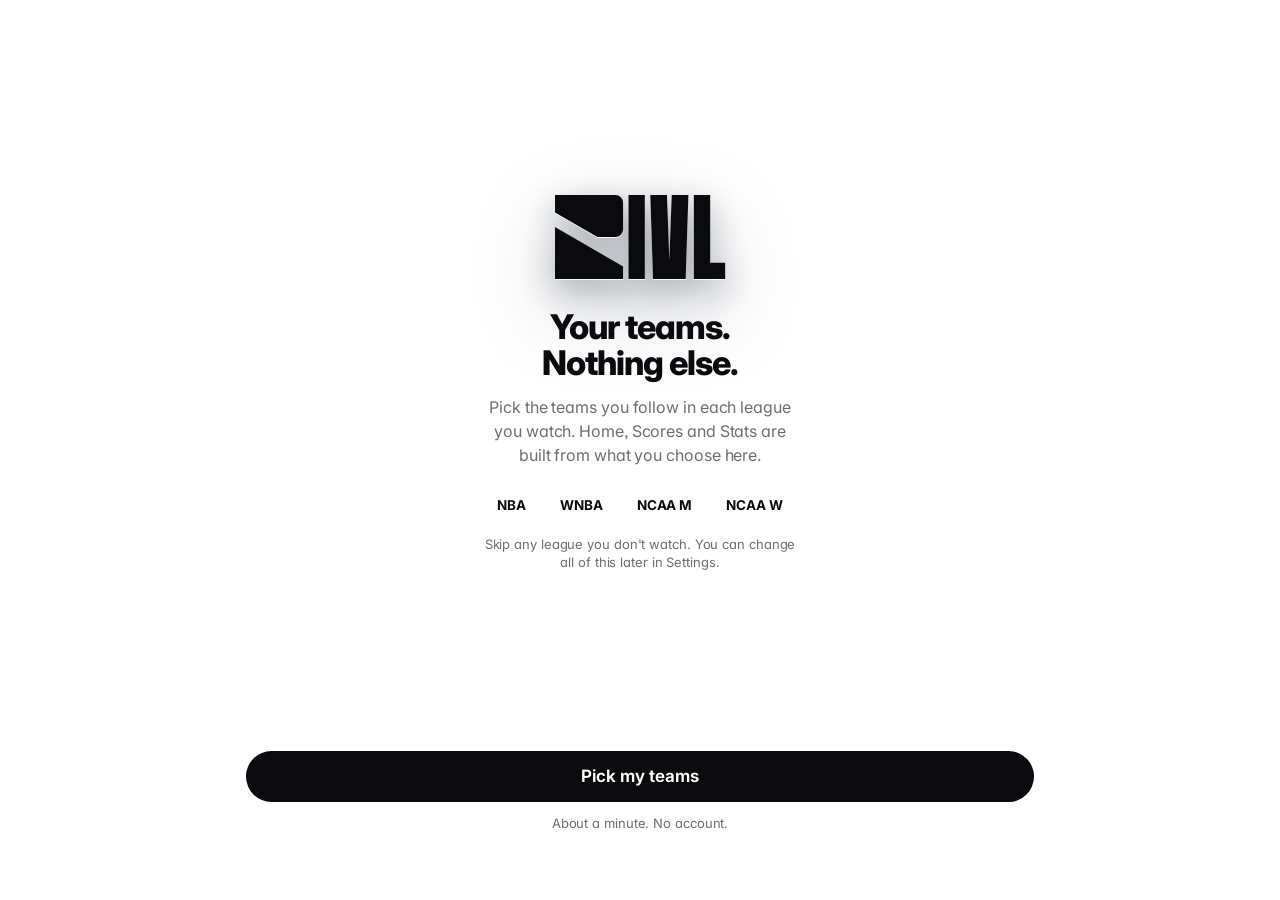
==== index.html @ 2e789682 "v508: Players leaders fixed (More clear of the switches, the stat column lined up), Following tidied" ====
<!doctype html>
<html lang="en">
<head>
<meta charset="utf-8">
<meta name="viewport" content="width=device-width,initial-scale=1,viewport-fit=cover">
<title>RIVL</title>
<meta name="description" content="RIVL: basketball, one screen. NBA, WNBA and college basketball with live scores, standings, players and your teams first.">
<meta property="og:type" content="website">
<meta property="og:site_name" content="RIVL">
<meta property="og:title" content="RIVL">
<meta property="og:description" content="Basketball, one screen. NBA, WNBA and college: live scores, clips, standings, and your teams first.">
<meta property="og:url" content="https://raylikeray.github.io/rivl/">
<meta property="og:image" content="https://raylikeray.github.io/rivl/img/share.jpg">
<meta property="og:image:width" content="1200">
<meta property="og:image:height" content="630">
<meta name="twitter:card" content="summary_large_image">
<meta name="twitter:image" content="https://raylikeray.github.io/rivl/img/share.jpg">
<meta name="theme-color" content="#000000">
<meta name="color-scheme" content="dark light">
<script>try{var t=JSON.parse(localStorage.getItem('hw:v5:theme'));if(t==='dark'||t==='light')document.documentElement.setAttribute('data-theme',t)}catch(e){}try{if(JSON.parse(localStorage.getItem('hw:v5:rv27')))document.documentElement.classList.add('rv27')}catch(e){}</script>
<link rel="icon" href="img/mark.svg" type="image/svg+xml">
<link rel="apple-touch-icon" href="img/apple-touch-icon.png">
<link rel="manifest" href="manifest.webmanifest">
<meta name="apple-mobile-web-app-capable" content="yes">
<meta name="mobile-web-app-capable" content="yes">
<meta name="apple-mobile-web-app-status-bar-style" content="black-translucent">
<meta name="apple-mobile-web-app-title" content="RIVL">
<meta name="application-name" content="RIVL">
<link rel="preconnect" href="https://fonts.googleapis.com">
<link rel="preconnect" href="https://fonts.gstatic.com" crossorigin>
<link rel="preconnect" href="https://site.api.espn.com" crossorigin>
<link rel="preconnect" href="https://a.espncdn.com" crossorigin>
<link href="https://fonts.googleapis.com/css2?family=Inter:opsz,wght@14..32,400..800&display=swap" rel="stylesheet">
<link rel="stylesheet" href="app.css?v=508">
<link rel="stylesheet" href="v27.css?v=508">
</head>
<body>
<a class="skip" href="#main">Skip to content</a>
<div class="sbg" aria-hidden="true"></div>
<div class="app">
  <div class="sh27" id="sh27" hidden><a class="shb27" id="shb27" href="#settings" data-act="back" aria-label="Back" hidden><svg viewBox="0 0 24 24" aria-hidden="true"><path d="M15 5l-7 7 7 7"/></svg></a><h1 id="sht27">Scores</h1><a class="shs27" href="#search" aria-label="Search"><svg viewBox="0 0 24 24" aria-hidden="true"><circle cx="11" cy="11" r="6.5"/><path d="m20 20-4.2-4.2"/></svg></a></div>
  <div class="hdr" id="hdr">
  <header class="top" id="top">
    <a class="lockup" href="#home" aria-label="RIVL home">
      <svg class="mark" viewBox="0 0 250 123.41" aria-hidden="true"><defs><linearGradient id="rivlMark" x1="0" y1="0" x2="0" y2="1"><stop offset="0" stop-color="#fff" stop-opacity=".40"/><stop offset=".05" stop-color="#fff" stop-opacity=".38"/><stop offset=".10" stop-color="#fff" stop-opacity=".10"/><stop offset=".5" stop-color="#fff" stop-opacity="0"/></linearGradient></defs><path class="r" d="M0 0H88.8A11.2 11.2 0 0 1 100 11.2V50.5A11.2 11.2 0 0 1 88.8 61.7H62.3L0 25.61ZM0 47.02L100 104.96V123.41H0Z"/><path class="w" d="M108 0H132V123.41H108ZM140 0H164.5L168.0 96L171.5 0H196L192 123.41H144ZM204 0H228V99.41H250V123.41H204Z"/><g class="sheen" fill="url(#rivlMark)"><path d="M0 0H88.8A11.2 11.2 0 0 1 100 11.2V50.5A11.2 11.2 0 0 1 88.8 61.7H62.3L0 25.61ZM0 47.02L100 104.96V123.41H0ZM108 0H132V123.41H108ZM140 0H164.5L168.0 96L171.5 0H196L192 123.41H144ZM204 0H228V99.41H250V123.41H204Z"/></g></svg>
    </a>
    <h1 class="htitle" id="htitle">Home</h1>
    <div class="sp">
      <span class="ver" id="ver" title="The version on this phone"></span>
      <a class="ib" href="#settings" aria-label="Settings"><svg viewBox="0 0 24 24" fill="none" stroke="currentColor" stroke-width="2" stroke-linecap="round" stroke-linejoin="round"><circle cx="12" cy="12" r="3.2"/><path d="M19.4 15a1.7 1.7 0 0 0 .3 1.8l.1.1a2 2 0 1 1-2.8 2.8l-.1-.1a1.7 1.7 0 0 0-1.8-.3 1.7 1.7 0 0 0-1 1.5V21a2 2 0 1 1-4 0v-.1a1.7 1.7 0 0 0-1.1-1.5 1.7 1.7 0 0 0-1.8.3l-.1.1a2 2 0 1 1-2.8-2.8l.1-.1a1.7 1.7 0 0 0 .3-1.8 1.7 1.7 0 0 0-1.5-1H3a2 2 0 1 1 0-4h.1a1.7 1.7 0 0 0 1.5-1.1 1.7 1.7 0 0 0-.3-1.8l-.1-.1a2 2 0 1 1 2.8-2.8l.1.1a1.7 1.7 0 0 0 1.8.3h.1a1.7 1.7 0 0 0 1-1.5V3a2 2 0 1 1 4 0v.1a1.7 1.7 0 0 0 1 1.5 1.7 1.7 0 0 0 1.8-.3l.1-.1a2 2 0 1 1 2.8 2.8l-.1.1a1.7 1.7 0 0 0-.3 1.8v.1a1.7 1.7 0 0 0 1.5 1H21a2 2 0 1 1 0 4h-.1a1.7 1.7 0 0 0-1.5 1z"/></svg></a>
    </div>
  </header>
  <nav class="lgtabs" id="lgtabs" aria-label="Leagues" role="tablist"></nav>
  <nav class="pills" id="pills" aria-label="Leagues" hidden></nav>
  </div>
  <div id="lbhome"><div class="livebar" id="livebar" hidden aria-label="Live now"><div class="lb-in"></div></div></div>
  <nav class="seg27" id="seg27" aria-label="Scores views" hidden><a href="#scores" data-s27="scores">Games</a><a href="#standings" data-s27="standings">Standings</a><a href="#stats" data-s27="stats">Leaders</a><a href="#stats" data-s27="recruits" hidden>Recruits</a></nav>
  <main id="main" tabindex="-1"></main>
</div>
<nav class="tabs" id="tabs" aria-label="Main">
  <div class="tabpill">
  <a class="tab" data-tab="home" href="#home" aria-label="Home"><svg viewBox="0 0 24 24" fill="currentColor"><path d="M11.24 2.74a1.2 1.2 0 0 1 1.52 0l8.4 6.92a1 1 0 0 1-.64 1.77H19.3v7.86A1.7 1.7 0 0 1 17.6 21h-3.5v-5.3a1.1 1.1 0 0 0-1.1-1.1h-2a1.1 1.1 0 0 0-1.1 1.1V21H6.4a1.7 1.7 0 0 1-1.7-1.71v-7.86H3.48a1 1 0 0 1-.64-1.77z"/></svg><span>Home</span></a>
  <a class="tab" data-tab="scores" href="#scores" aria-label="Scores"><svg viewBox="0 0 24 24" fill="none" stroke="currentColor" stroke-width="2.1" stroke-linecap="round" stroke-linejoin="round"><rect x="2.8" y="5" width="18.4" height="14" rx="3.4"/><path d="M12 8.2v7.6M7.2 10v4M16.8 10v4"/></svg><span>Scores</span></a>
  <a class="tab" data-tab="standings" href="#standings" aria-label="Standings"><svg viewBox="0 0 24 24" fill="none" stroke="currentColor" stroke-width="2" stroke-linecap="round" stroke-linejoin="round"><path d="M7 3.8h10v4.6a5 5 0 0 1-10 0zM7 5.6H4.2v1.8A3.4 3.4 0 0 0 7.4 11M17 5.6h2.8v1.8a3.4 3.4 0 0 1-3.2 3.6M12 13.4v3.6M8.4 20.2h7.2M9.6 17h4.8"/></svg><span>Standings</span></a>
  <a class="tab" data-tab="stats" href="#stats" aria-label="Stats"><svg viewBox="0 0 24 24" fill="none" stroke="currentColor" stroke-width="2.5" stroke-linecap="round" stroke-linejoin="round"><path d="M3 17.5 9.2 11.3l4 4L21 7.5"/><path d="M15 7.5h6v6"/></svg><span>Stats</span></a>
  </div>
  <a class="tab srch" data-tab="search" href="#search" aria-label="Search"><svg viewBox="0 0 24 24" fill="none" stroke="currentColor" stroke-width="2.6" stroke-linecap="round"><circle cx="10.5" cy="10.5" r="6.8"/><path d="m15.6 15.6 5.2 5.2"/></svg><span>Search</span></a>
</nav>
<nav class="tb27" id="tb27" aria-label="Main" hidden>
  <a href="#home" data-t27="home"><svg class="f" viewBox="0 0 24 24" aria-hidden="true"><path d="M4 11.5 12 4l8 7.500V20a1 1 0 0 1-1 1h-4v-6H9v6H5a1 1 0 0 1-1-1z"/></svg>Home</a>
  <a href="#home" data-t27="watch"><svg viewBox="0 0 24 24" aria-hidden="true"><path d="M8 5.500v13l11-6.500z"/></svg>Watch</a>
  <a href="#scores" data-t27="scores"><svg viewBox="0 0 24 24" aria-hidden="true"><rect x="3" y="5" width="18" height="14" rx="3"/><path d="M12 5v14M7.500 10v4M16.500 10v4"/></svg>Scores</a>
  <a href="#settings" data-t27="you"><svg viewBox="0 0 24 24" aria-hidden="true"><circle cx="12" cy="8.500" r="3.500"/><path d="M5 20c.800-3.600 3.600-5.500 7-5.500s6.200 1.900 7 5.500"/></svg>You</a>
</nav>
<div class="toast" id="toast" role="status" aria-live="polite"></div>
<div class="panel" id="panel" hidden role="dialog"><div class="panel-in"></div></div>
<div class="sheet" id="sheet" hidden role="dialog" aria-label="Video">
  <div class="sheet-in">
    <button class="ib close" data-act="close" aria-label="Close"><svg viewBox="0 0 24 24" fill="none" stroke="currentColor" stroke-width="2.2" stroke-linecap="round"><path d="M6 6l12 12M18 6 6 18"/></svg></button>
    <video controls playsinline preload="metadata"></video>
    <div class="fallback" hidden><b>This clip won't play here.</b><span>ESPN's video servers refused the request, so the link opens it on ESPN instead.</span></div>
    <h3></h3><p></p>
    <a class="btn ghost" id="sheetOut" href="#" target="_blank" rel="noopener">Open on ESPN</a>
  </div>
</div>

<script src="config.js?v=508"></script>
<script src="js/core.js?v=508"></script>
<script src="js/sim.js?v=508"></script>
<script src="js/hub.js?v=508"></script>
<script src="js/rating.js?v=508"></script>
<script src="views.js?v=508"></script>
<script src="screens.js?v=508"></script>
<script src="js/unr.js?v=508"></script>
<script src="js/ask.js?v=508"></script>
<script src="js/ask2.js?v=508"></script>
<script src="js/stats.js?v=508"></script>
<script src="js/recruit.js?v=508"></script>
<script src="js/bracket.js?v=508"></script>
<script src="js/v27.js?v=508"></script>
<script src="app.js?v=508"></script>
<script src="more.js?v=508"></script>
</body>
</html>
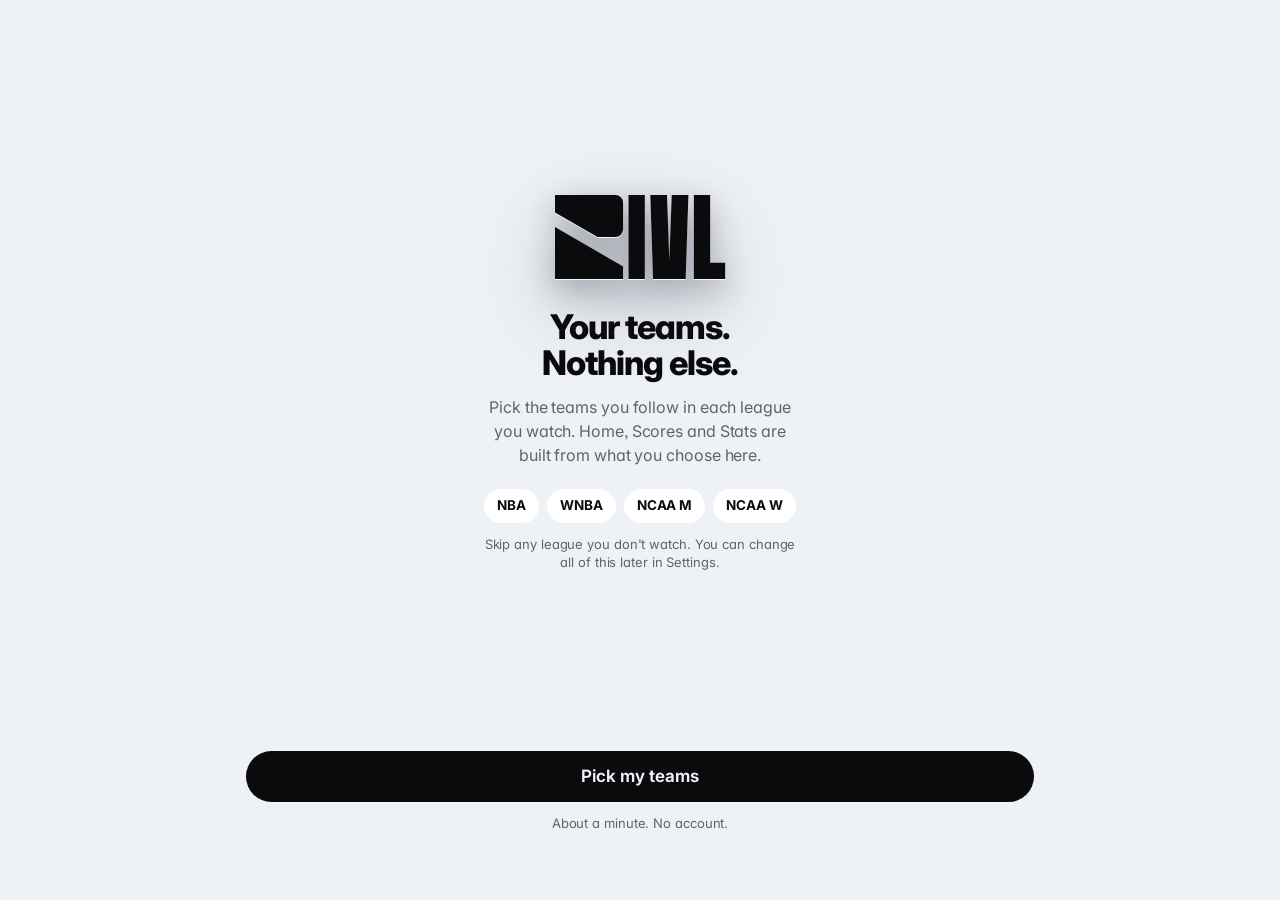
==== commit 78e5b146: "v510: the 2027 design is the default; Settings has a Legacy design switch Everyone gets the new desi" ====
--- a/index.html
+++ b/index.html
@@ -17,7 +17,7 @@
 <meta name="twitter:image" content="https://raylikeray.github.io/rivl/img/share.jpg">
 <meta name="theme-color" content="#000000">
 <meta name="color-scheme" content="dark light">
-<script>try{var t=JSON.parse(localStorage.getItem('hw:v5:theme'));if(t==='dark'||t==='light')document.documentElement.setAttribute('data-theme',t)}catch(e){}try{if(JSON.parse(localStorage.getItem('hw:v5:rv27')))document.documentElement.classList.add('rv27')}catch(e){}</script>
+<script>try{var t=JSON.parse(localStorage.getItem('hw:v5:theme'));if(t==='dark'||t==='light')document.documentElement.setAttribute('data-theme',t)}catch(e){}try{var r=localStorage.getItem('hw:v5:rv27');if(r===null||JSON.parse(r)!==false)document.documentElement.classList.add('rv27')}catch(e){document.documentElement.classList.add('rv27')}</script>
 <link rel="icon" href="img/mark.svg" type="image/svg+xml">
 <link rel="apple-touch-icon" href="img/apple-touch-icon.png">
 <link rel="manifest" href="manifest.webmanifest">
@@ -31,8 +31,8 @@
 <link rel="preconnect" href="https://site.api.espn.com" crossorigin>
 <link rel="preconnect" href="https://a.espncdn.com" crossorigin>
 <link href="https://fonts.googleapis.com/css2?family=Inter:opsz,wght@14..32,400..800&display=swap" rel="stylesheet">
-<link rel="stylesheet" href="app.css?v=508">
-<link rel="stylesheet" href="v27.css?v=508">
+<link rel="stylesheet" href="app.css?v=510">
+<link rel="stylesheet" href="v27.css?v=510">
 </head>
 <body>
 <a class="skip" href="#main">Skip to content</a>
@@ -84,21 +84,21 @@
   </div>
 </div>
 
-<script src="config.js?v=508"></script>
-<script src="js/core.js?v=508"></script>
-<script src="js/sim.js?v=508"></script>
-<script src="js/hub.js?v=508"></script>
-<script src="js/rating.js?v=508"></script>
-<script src="views.js?v=508"></script>
-<script src="screens.js?v=508"></script>
-<script src="js/unr.js?v=508"></script>
-<script src="js/ask.js?v=508"></script>
-<script src="js/ask2.js?v=508"></script>
-<script src="js/stats.js?v=508"></script>
-<script src="js/recruit.js?v=508"></script>
-<script src="js/bracket.js?v=508"></script>
-<script src="js/v27.js?v=508"></script>
-<script src="app.js?v=508"></script>
-<script src="more.js?v=508"></script>
+<script src="config.js?v=510"></script>
+<script src="js/core.js?v=510"></script>
+<script src="js/sim.js?v=510"></script>
+<script src="js/hub.js?v=510"></script>
+<script src="js/rating.js?v=510"></script>
+<script src="views.js?v=510"></script>
+<script src="screens.js?v=510"></script>
+<script src="js/unr.js?v=510"></script>
+<script src="js/ask.js?v=510"></script>
+<script src="js/ask2.js?v=510"></script>
+<script src="js/stats.js?v=510"></script>
+<script src="js/recruit.js?v=510"></script>
+<script src="js/bracket.js?v=510"></script>
+<script src="js/v27.js?v=510"></script>
+<script src="app.js?v=510"></script>
+<script src="more.js?v=510"></script>
 </body>
 </html>
--- a/v27.css
+++ b/v27.css
@@ -1111,6 +1111,20 @@
 html.rv27[data-page="settings"] #main > .rows .thead .n{min-width:0;height:auto;padding:0;border-radius:0;background:none;font:500 13px/1 var(--f27);color:var(--i27c)}
 html.rv27[data-page="settings"] #main > .rows .thead + .row{padding-top:8px}
 /* a leader's row carries a number as well, so it closes up a little to leave the name its room */
-html.rv27[data-page="players"] #main .row.prow:has(> .r){gap:10px;padding-right:4px}
+html.rv27[data-page="players"] #main .row.prow:has(> .r){gap:10px;padding-right:5px}
 html.rv27[data-page="players"] #main .row.prow:has(> .r) .star{width:40px;height:44px}
 html.rv27[data-page="players"] #main .row.prow:has(> .r) .go{gap:8px}
+
+/* v509: the star sits in the middle of its circle. The circle was placed for a 40px button; v507 made the button 44px and
+   left the circle 2px up and to the left of the star. It is centered on the button now, whatever the button's size. The
+   circle's edge is also the same distance from the card's edge as the logo or face on the other side (14px). */
+html.rv27 body .row .star{margin:0!important}
+html.rv27 body .row .star::before{left:50%;top:50%;right:auto;bottom:auto;margin:-15px 0 0 -15px}
+html.rv27:is([data-page="teams"],[data-page="players"]) #main .row.prow{padding-right:7px}
+html.rv27[data-page="players"] #main .row.prow:has(> .r){padding-right:5px}
+html.rv27[data-page="settings"] #main > .rows .row:has(> .star){padding-right:7px}
+/* v510: "Clip quality" is not cut short beside its three-way switch */
+html.rv27.sub27on #main .set380 .gr:has(.segc){gap:10px}
+html.rv27.sub27on #main .set380 .gr:has(.segc) .gm{flex:none}
+html.rv27.sub27on #main .set380 .gr:has(.segc) .segc{margin-left:auto}
+html.rv27.sub27on #main .set380 .segc > button{padding:0 8px}
